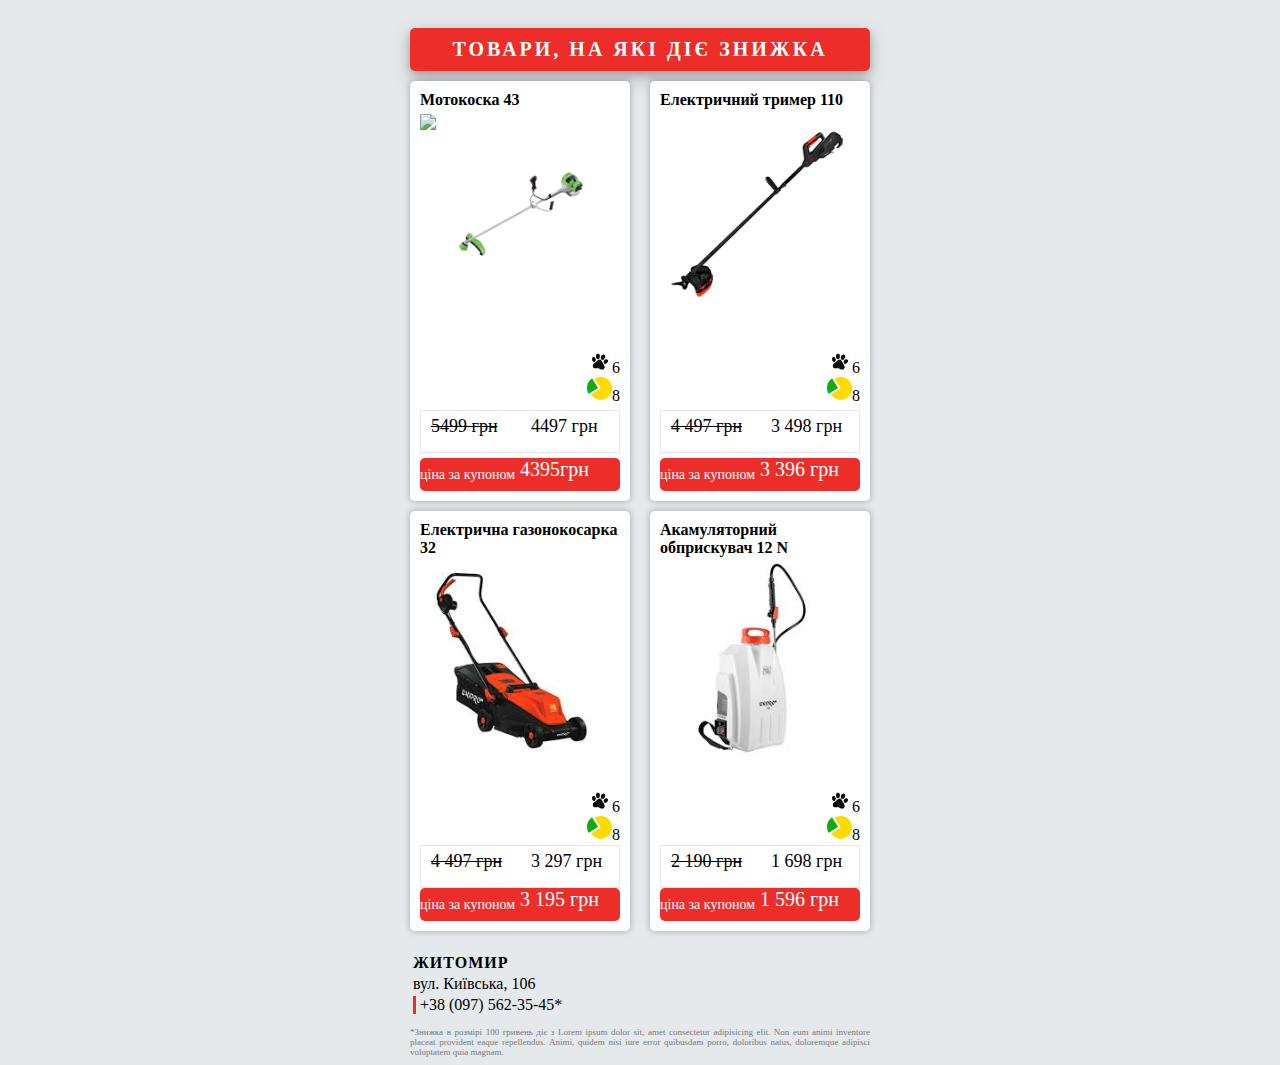
==== final.html @ c8fb3ecf "папка" ====
<!DOCTYPE html>
<html lang="en">
<head>
    <meta charset="UTF-8">
    <meta name="viewport" content="width=device-width, initial-scale=1.0">
    <title>Market</title>
    <link  rel="stylesheet" href="final.css">
</head>
<body>
    <content>
       <!-- Блок заголовку -->
       <div class="title">Товари, на які діє знижка</div>

       <!-- Блок товарів -->
       <div id= "items" class="items">
             
           </div>
       </div>

       <!-- Блок контактів -->
       <div class="contacts">
           <p>ЖИТОМИР</p>
           <p>вул. Київська, 106</p>
           <p> &nbsp;+38 (097) 562-35-45*</p>
       </div>

        <!-- Блок інформації -->
        <div class="info">
            *Знижка в розмірі 100 гривень діє з Lorem ipsum dolor sit, amet consectetur adipisicing elit. Non eum animi inventore placeat provident eaque repellendus. Animi, quidem nisi iure error quibusdam porro, doloribus natus, doloremque adipisci voluptatem quia magnam.
        </div>

    </content>

    <!-- Підключення файлу скриптів -->
    <script src="final.js"></script>
</body>
</html>
---- final.css ----
body {
   margin:0 px;
   padding:0px;
   box-sizing: border-box ;

   font-family: Roboto;
   background-color: rgb(229, 233, 236);
   display: flex;
   justify-content: center;
}

content {
   width: 460px;
   display: flex;
   flex-direction: column;
   justify-content: center;
   gap: 10px;
}

.title {
   width: auto;
   padding: 10px;
   margin-top: 20px;
   background: rgb(236, 45, 41);
   border-radius: 5px;
   box-shadow: 0 4px 8px 0 rgba(0, 0, 0, 0.2), 0 6px 20px 0 rgba(0, 0, 0, 0.19);

   color: white;
   text-transform: uppercase;
   font-size: 20px;
   text-align: center;
   font-weight: bold;
   letter-spacing: 3px;

}

.items {
   display: flex;
   flex-wrap: wrap;
   justify-content: space-between;

}

.item {
   width: 200px;
   height: 400px;
   margin-bottom: 10px;
   padding: 10px;
   background-color: #ffffff;

   border: 1 px solid rgb(194, 194, 194);
   border-radius: 5px;
   box-shadow: 0 0 7px rgba(0, 0, 0, 0.3);
   display: flex;
   flex-direction: column;
   justify-content: space-between;

}
   .item-title{
       font-weight: bold;
   }

   .item-image{
       height: 200px;
       background-image: url(img/1..jpg);
       background-size: 70%;
       background-repeat: no-repeat;
       background-position: center;

   }

   .parts-pay{
       margin-top: 30px;
       display:flex;
       flex-direction: column;
       align-items: flex-end;
       justify-content: center;

   }

   .parts-pay img{
       height:24px;
   }



   .price{
       border: 1px solid rgb(229, 233, 236);
       border-radius: 5 px;
       padding: 5px 10px;
       display:flex;

   }

   .price div:first-child{
       width: 100px;
       font-size: 20px;
   }



   .price div:first-child sup{
      font-size: 18px;
      text-decoration-line: line-through;
   }

   .price div:last-child {
       font-size: 24px;
   }

   .price div:last-child sup {
       font-size: 18px;
   }

   .bonus{
       background-color: rgb(236, 45, 41);
       color: white;
       border-radius: 5px;
       display: flex;
       align-items: center;

   }

.bonus div:first-child{
   width: 100px;
   font-size: 14px;
}

.bonus div:last-child{
   font-size: 24px;

}

.bonus div:last-child sup{
   font-size: 23 px;

}

.contacts p {
   margin: 3px;
}

.contacts p:first-child {
   font-weight: bold;
   letter-spacing: 1px;

}

.contacts p:last-child {
   border-left: 3px solid rgb(236, 45, 41);

}
 
 /* Блок інформації */
 .info {
    font-size: 9px;
    text-align: justify;
    color: rgb(120, 120, 120);
 }


.user-photo{
   width: 150px;
}
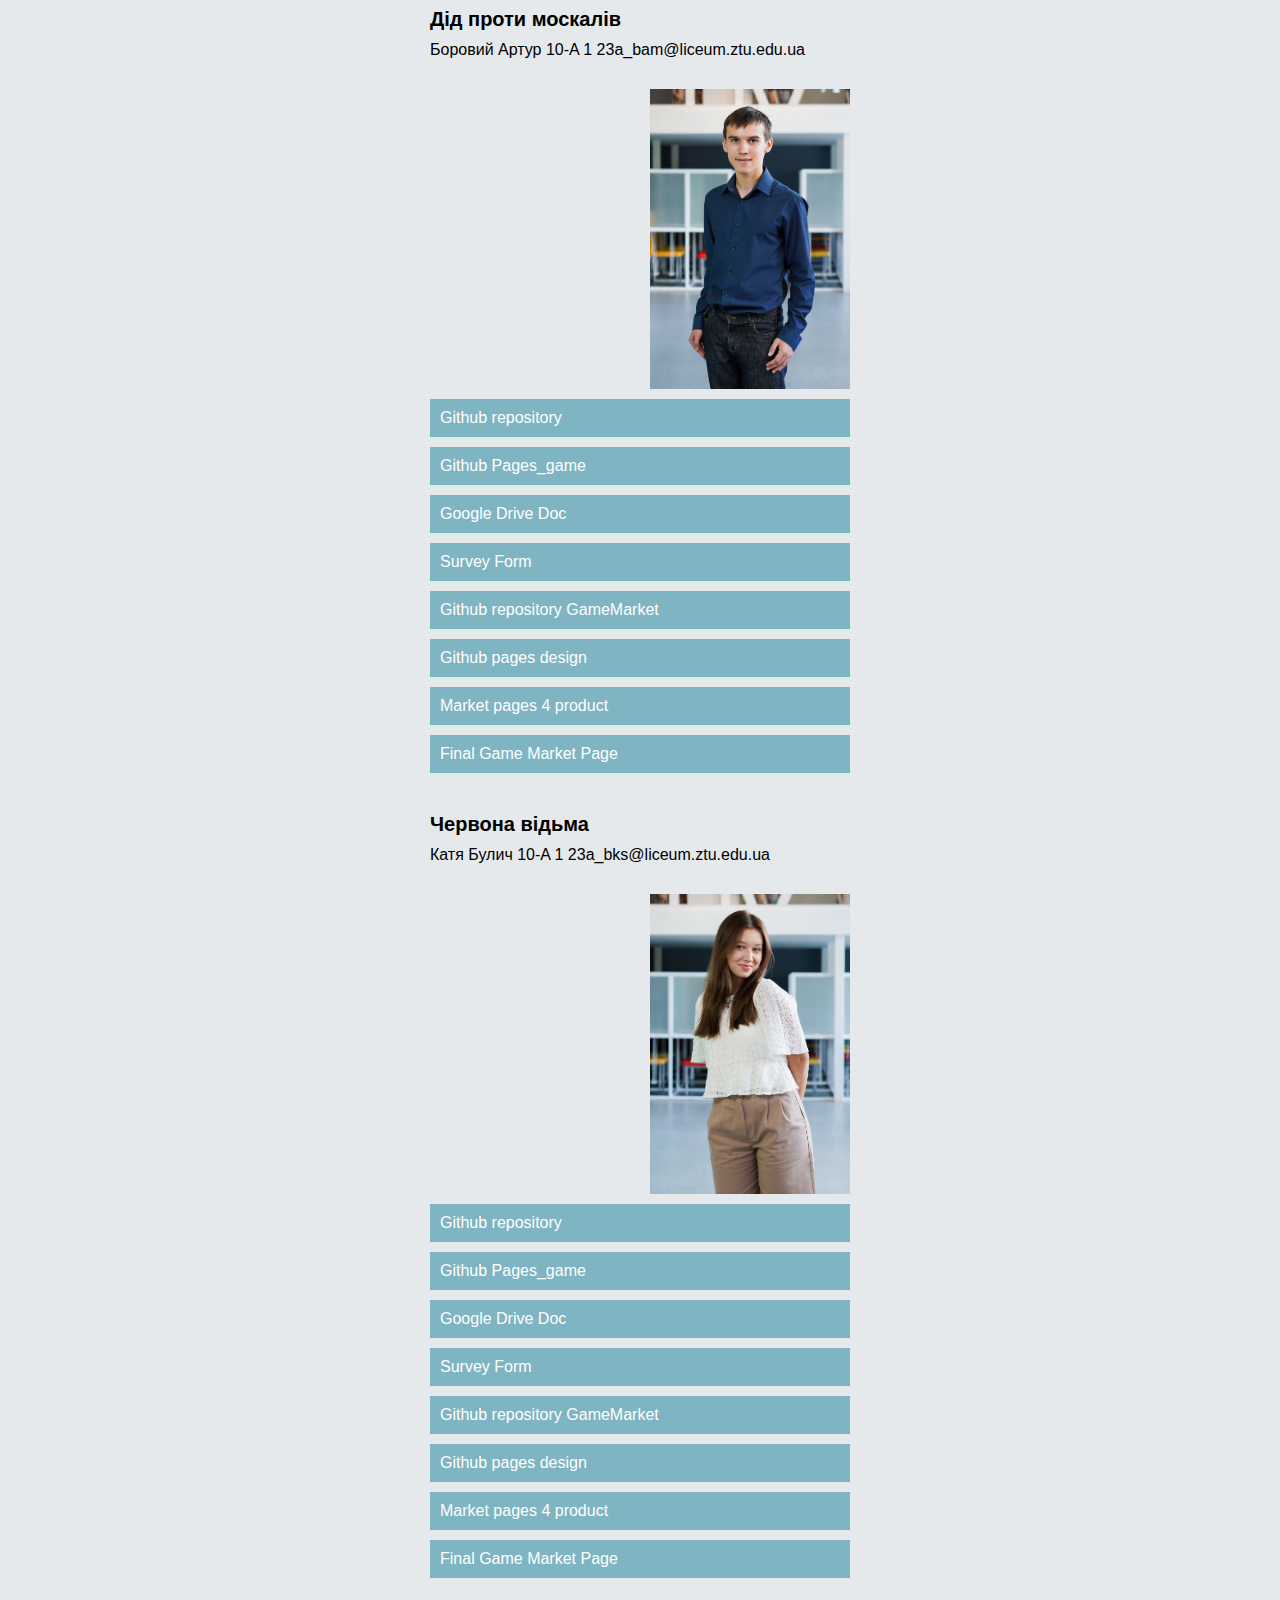
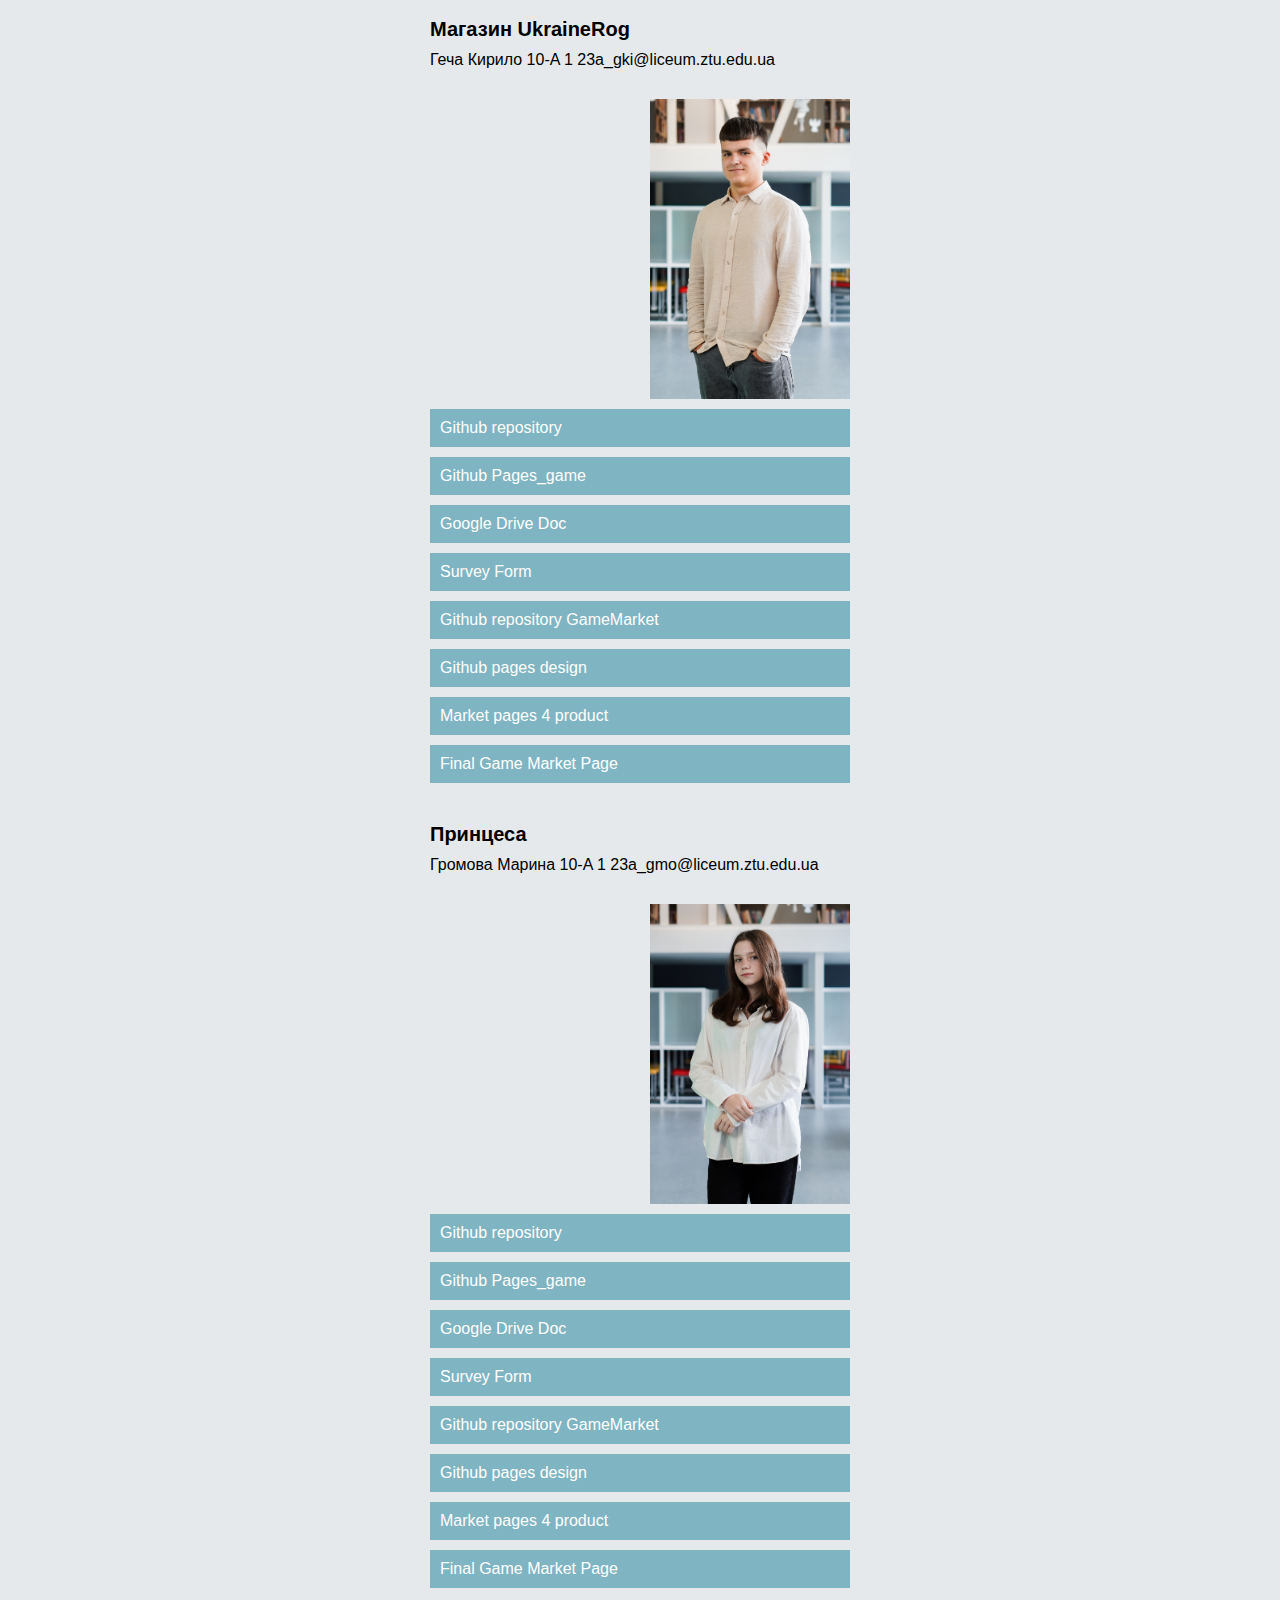
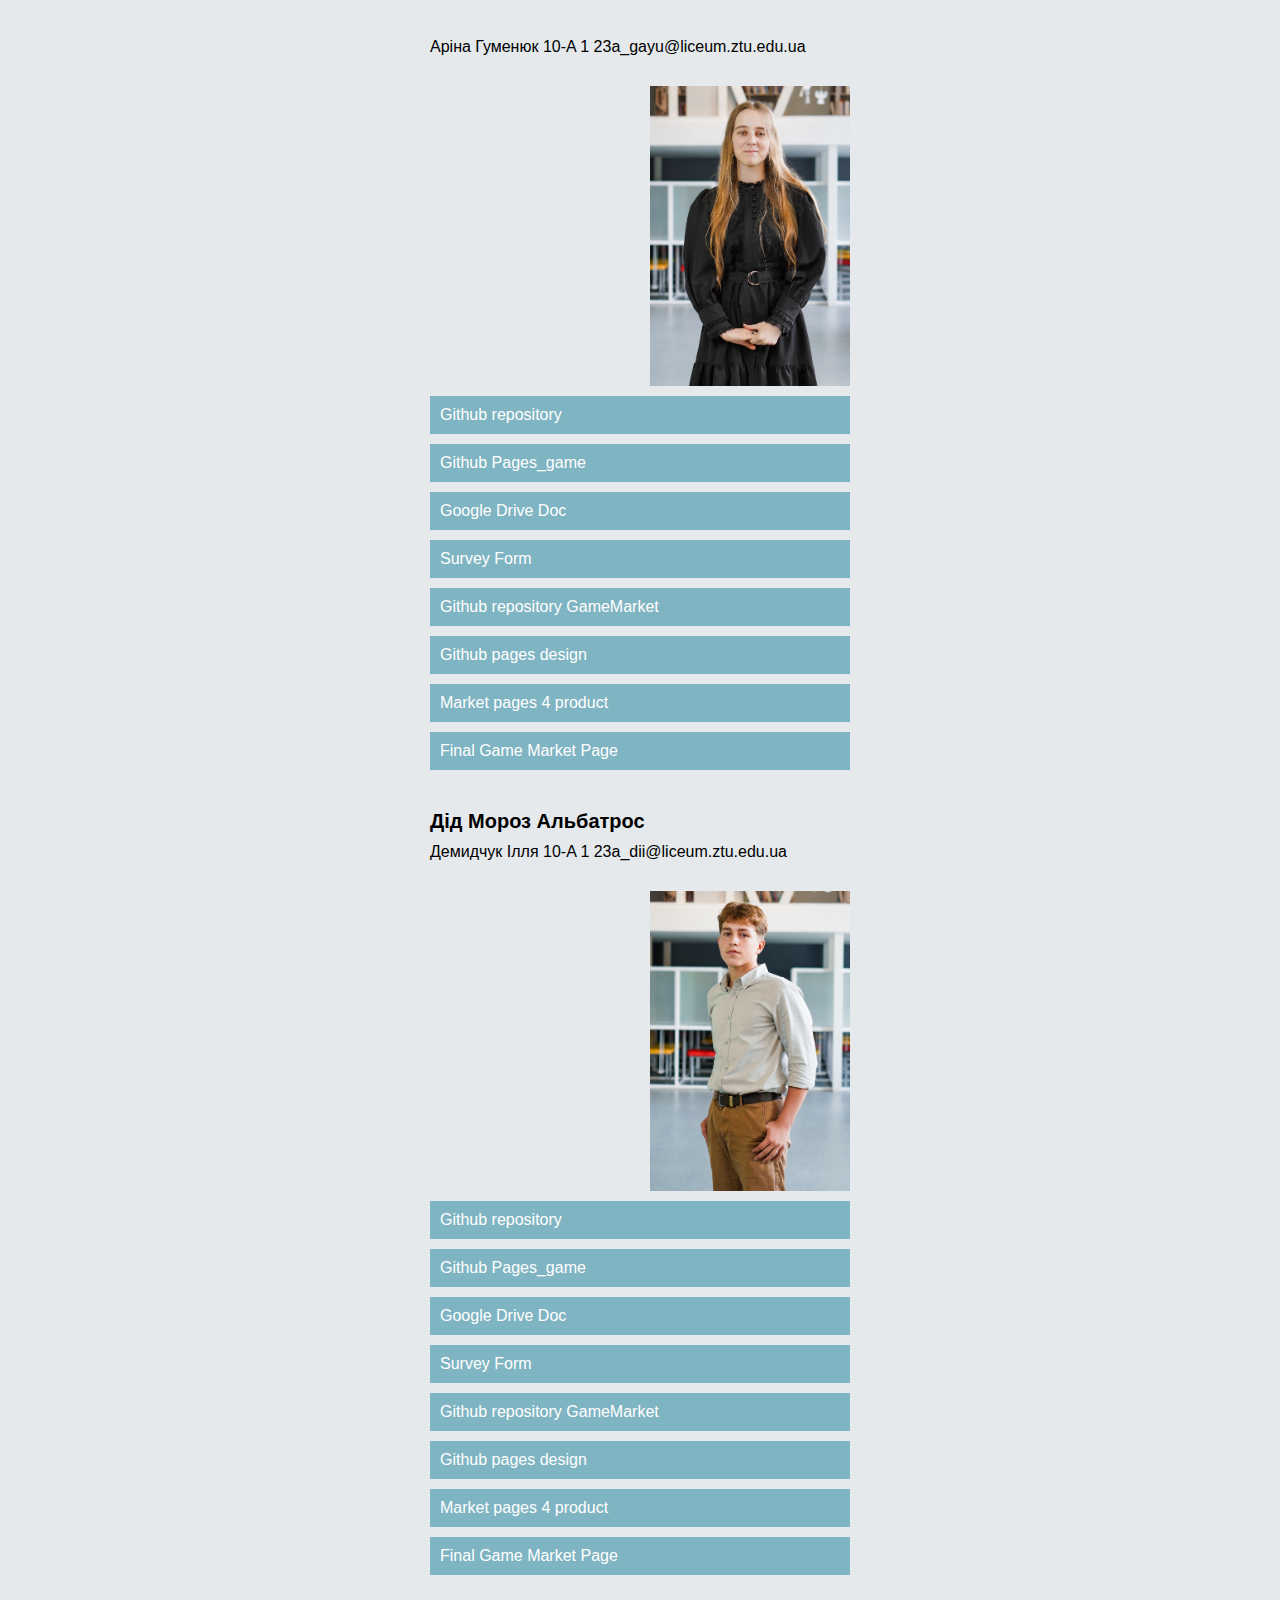
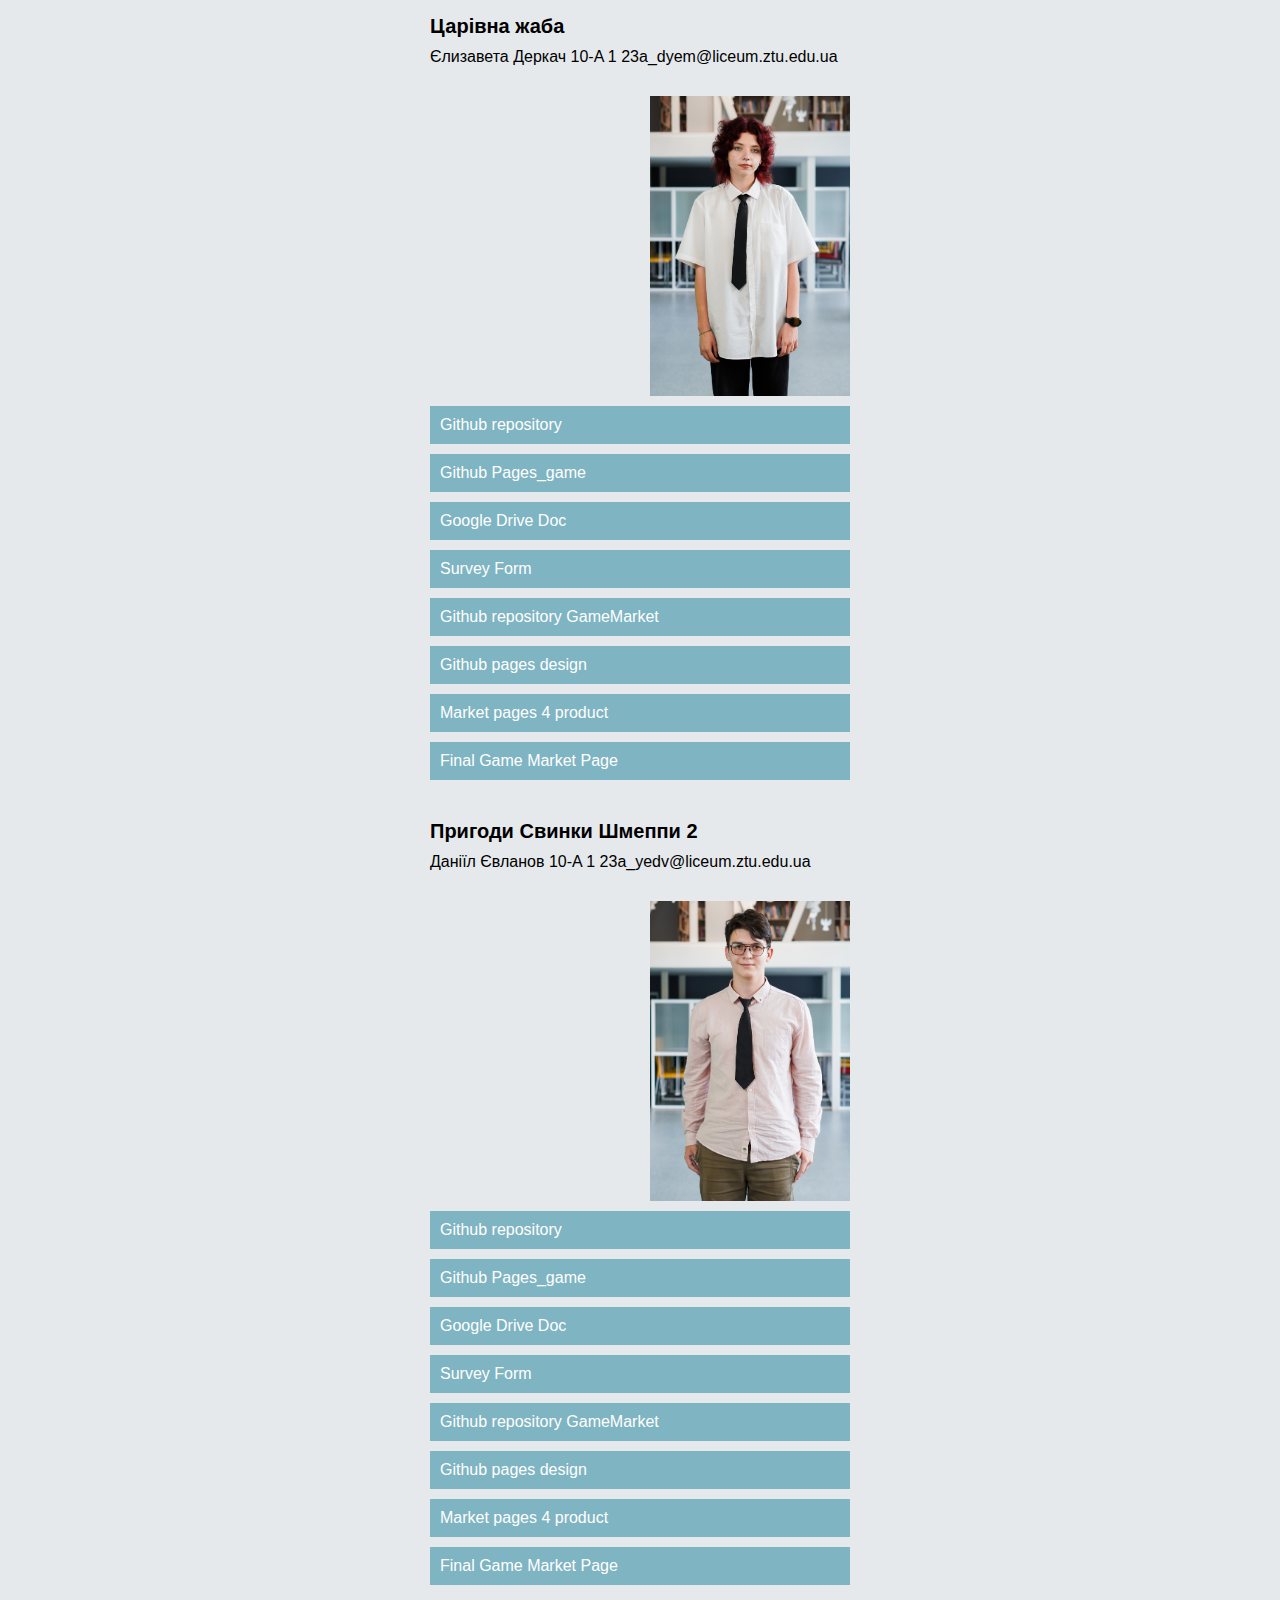
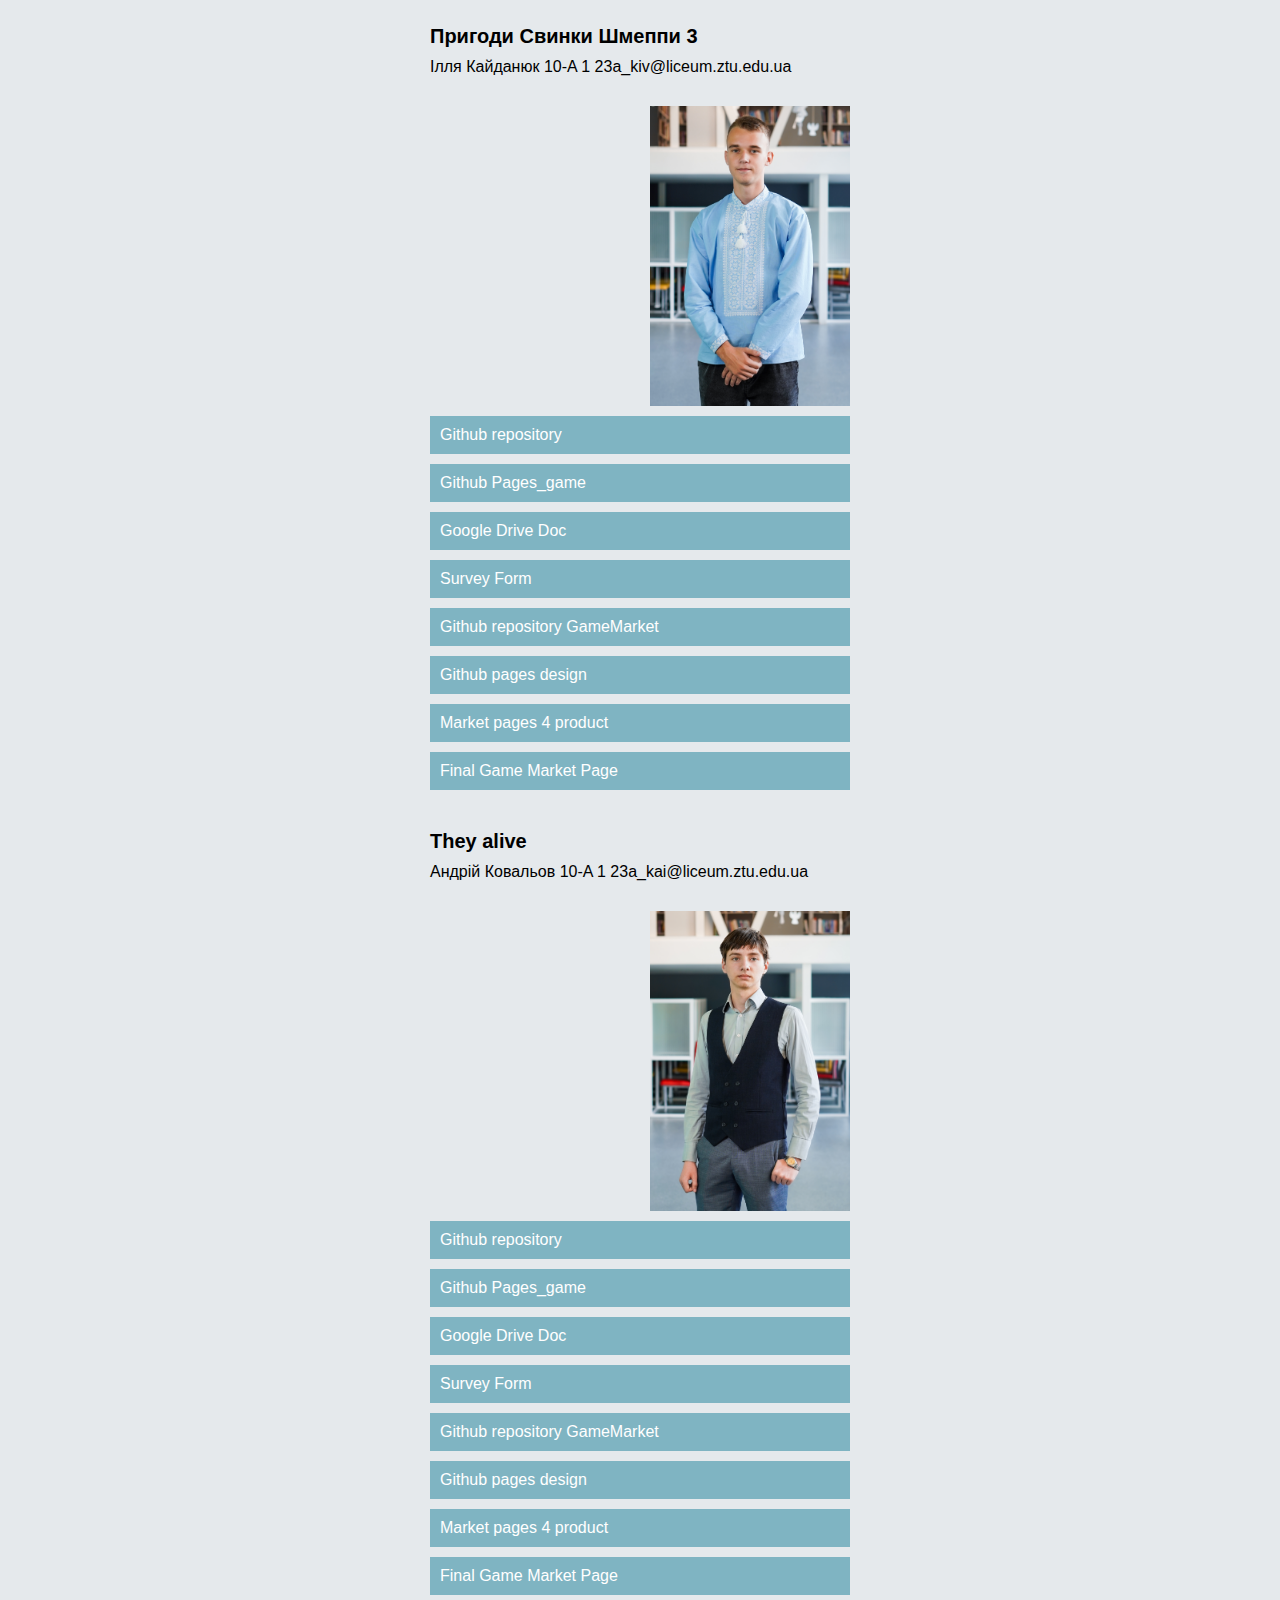
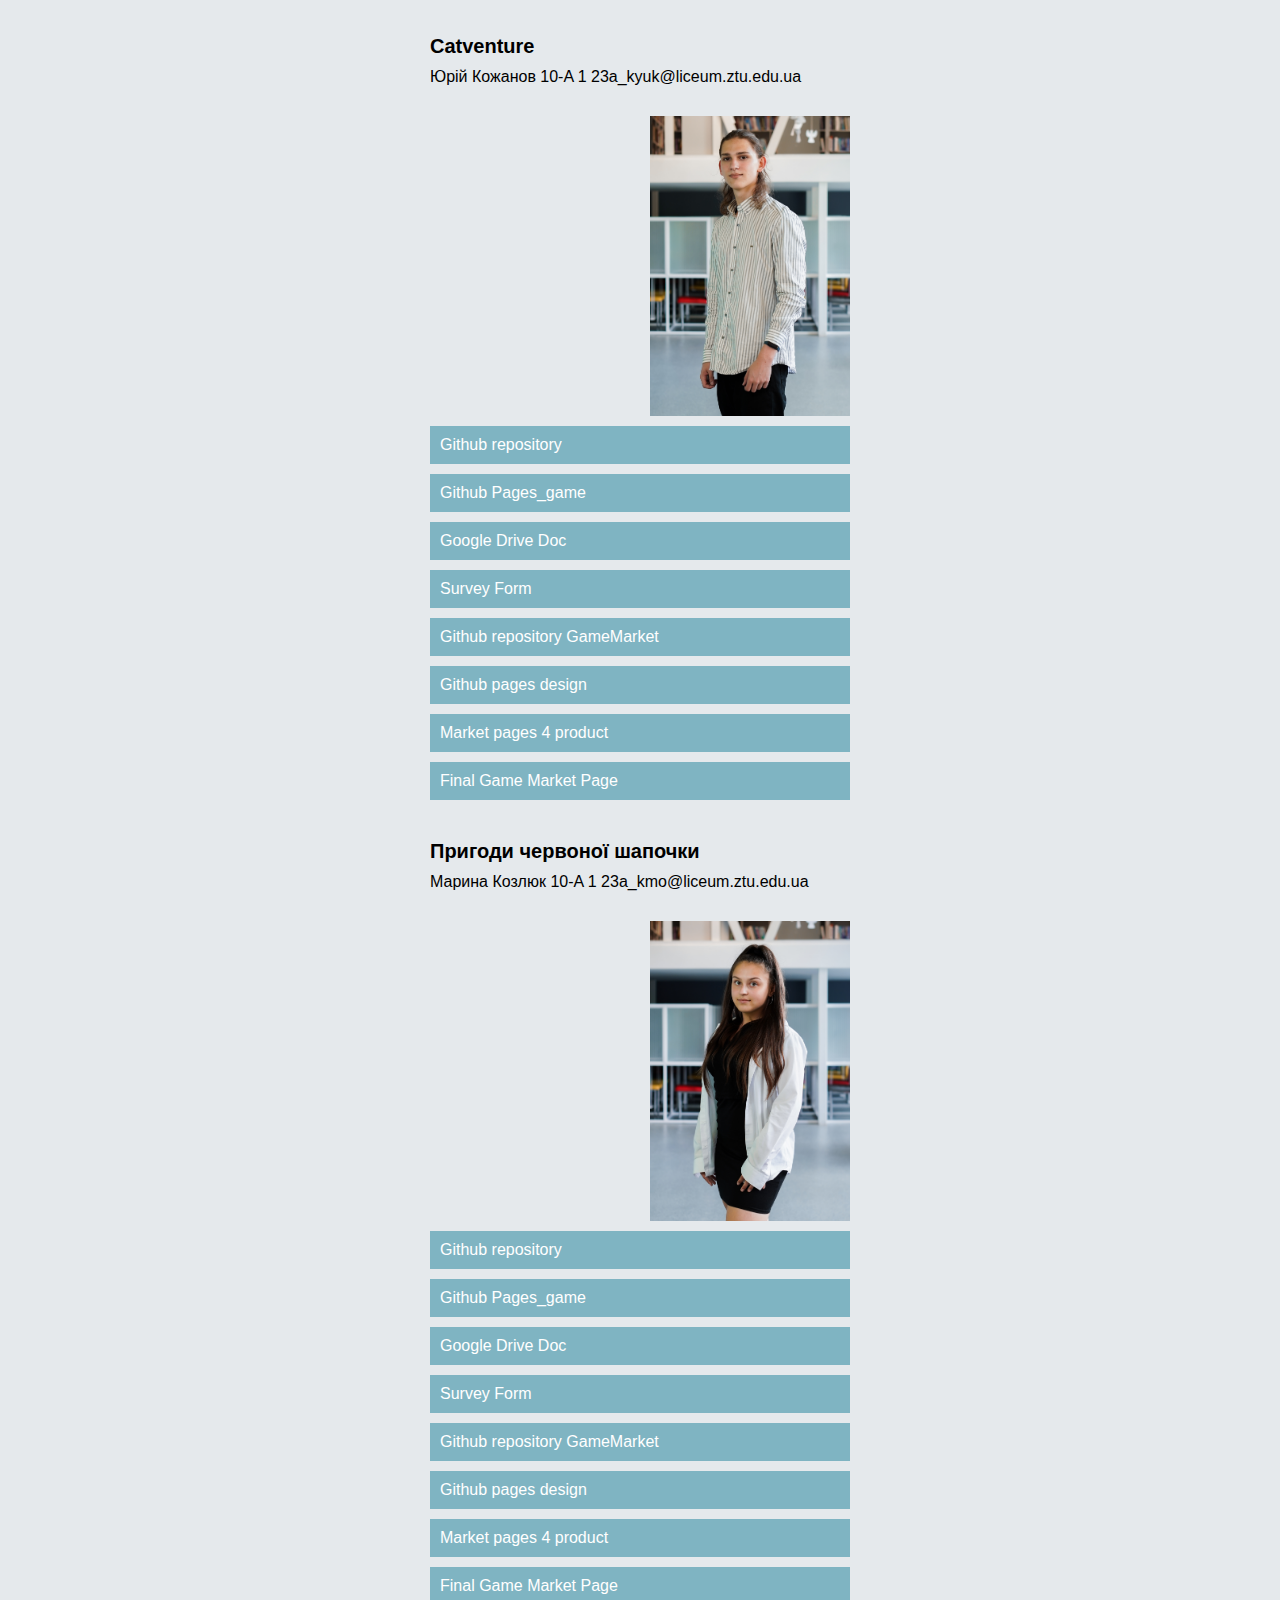
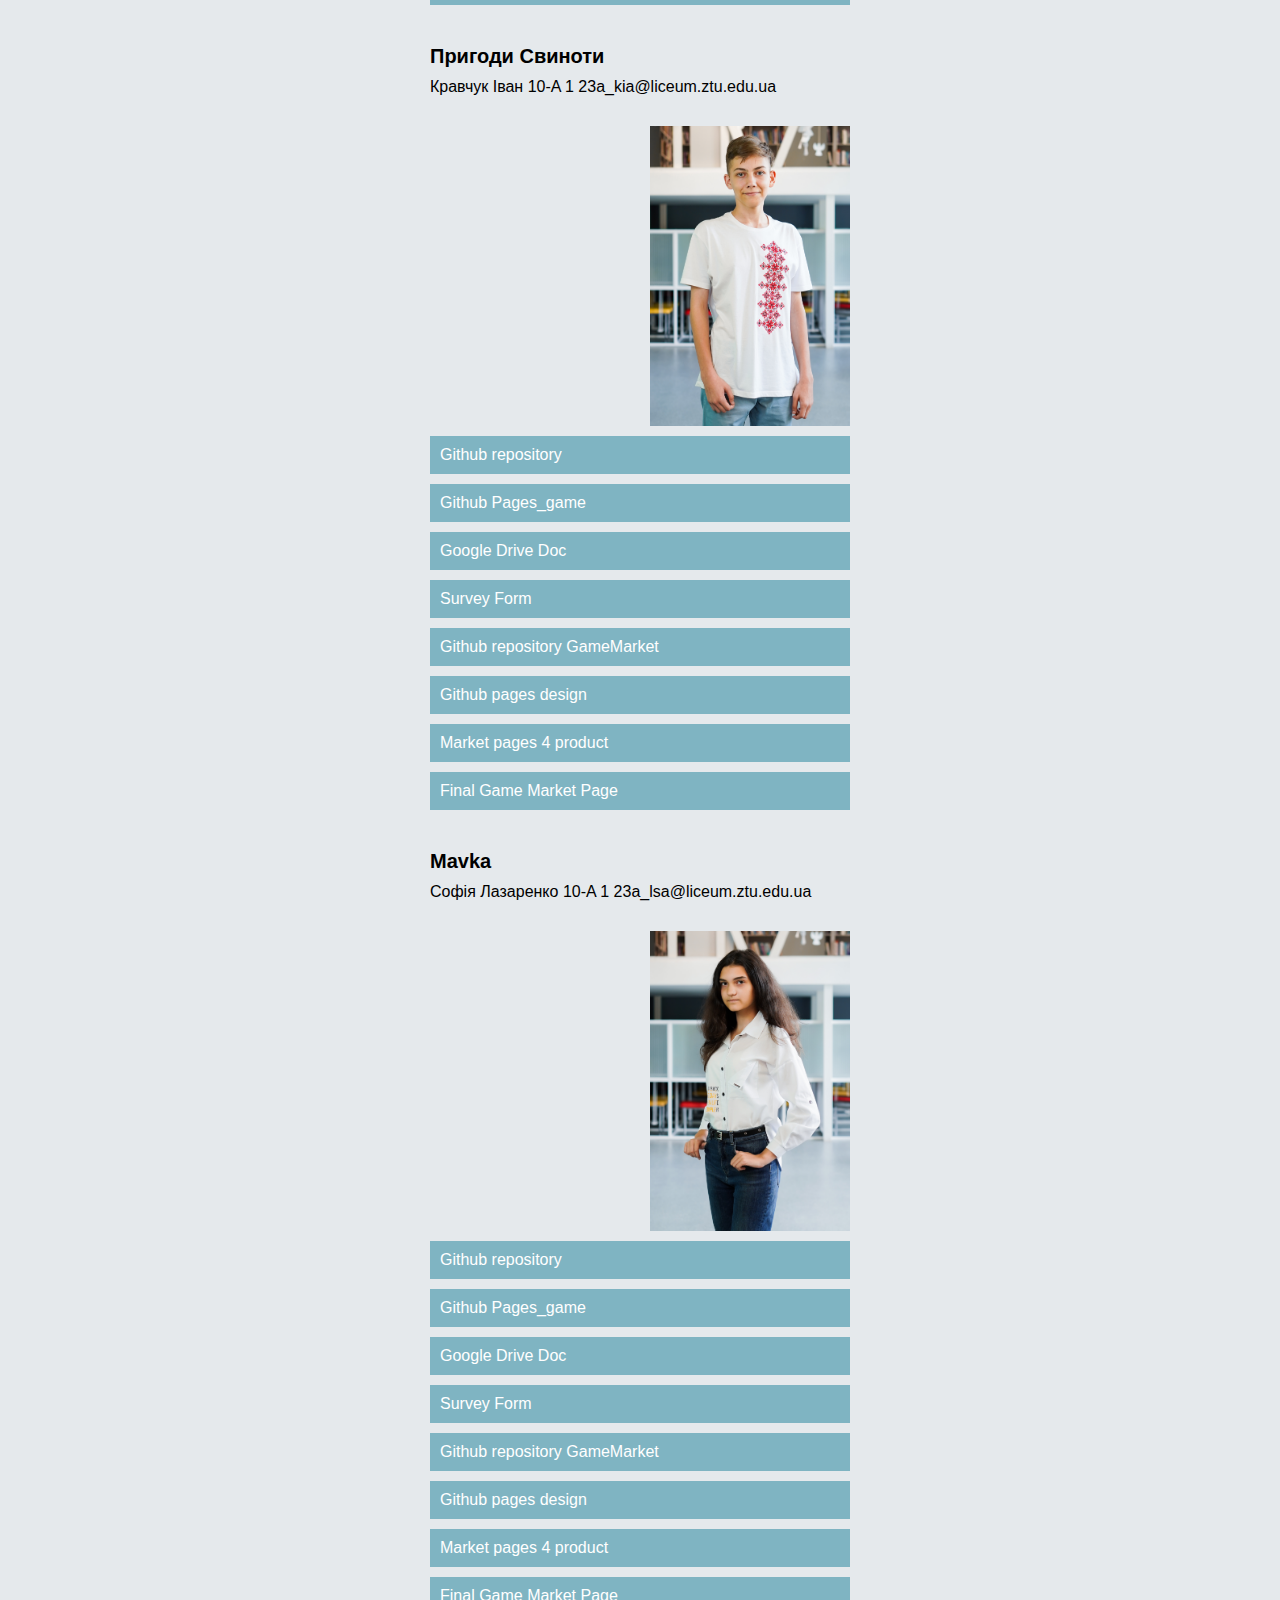
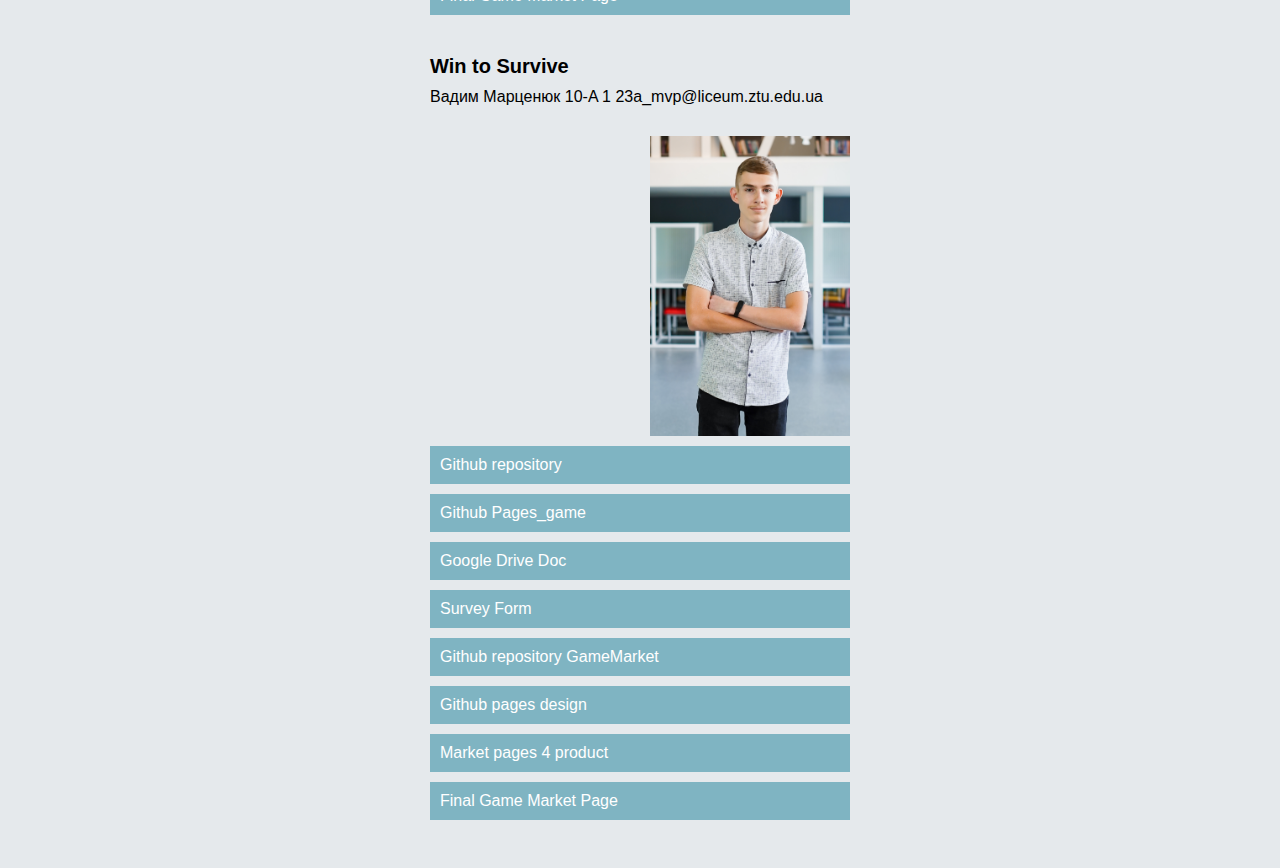
==== commit 65fd2f1f: "11 нове" ====
--- a/final.html
+++ b/final.html
@@ -8,8 +8,8 @@
 </head>
 <body>
     <content>
-       <!-- Блок заголовку -->
-       <div class="title">Товари, на які діє знижка</div>
+       <!-- Блок заголовку
+       <div class="title">Товари, на які діє знижка</div> -->
 
        <!-- Блок товарів -->
        <div id= "items" class="items">
@@ -17,17 +17,17 @@
            </div>
        </div>
 
-       <!-- Блок контактів -->
+       <!-- Блок контактів
        <div class="contacts">
            <p>ЖИТОМИР</p>
            <p>вул. Київська, 106</p>
            <p> &nbsp;+38 (097) 562-35-45*</p>
        </div>
-
+-->
         <!-- Блок інформації -->
-        <div class="info">
-            *Знижка в розмірі 100 гривень діє з Lorem ipsum dolor sit, amet consectetur adipisicing elit. Non eum animi inventore placeat provident eaque repellendus. Animi, quidem nisi iure error quibusdam porro, doloribus natus, doloremque adipisci voluptatem quia magnam.
-        </div>
+        <!-- <div class="info">
+            *Знижка в розмірі 100 гривень діє з Lorem ipsum dolor sit, amet consectetur adipisicing elit. Non eum animi inventore placeat provident eaque repellendus. Animi, quidem nisi iure error quibusdam porro, doloribus natus, doloremque adipisci voluptatem quia magnam. -->
+        <!--  </div> -->
 
     </content>
 
--- a/final.css
+++ b/final.css
@@ -3,73 +3,63 @@
    padding:0px;
    box-sizing: border-box ;
 
-   font-family: Roboto;
+   font-family: Roboto, sans-serif;
    background-color: rgb(229, 233, 236);
    display: flex;
    justify-content: center;
 }
 
 content {
-   width: 460px;
+   width: 1200px;
    display: flex;
-   flex-direction: column;
    justify-content: center;
-   gap: 10px;
 }
 
-.title {
-   width: auto;
-   padding: 10px;
-   margin-top: 20px;
-   background: rgb(236, 45, 41);
-   border-radius: 5px;
-   box-shadow: 0 4px 8px 0 rgba(0, 0, 0, 0.2), 0 6px 20px 0 rgba(0, 0, 0, 0.19);
 
-   color: white;
-   text-transform: uppercase;
+
+ .items {
+   display: flex;
+   flex-wrap: wrap;
+   justify-content: center;
+   flex-direction:column
+} 
+
+.item {
+   margin-bottom: 30px;
+}
+   
+.item-title{
    font-size: 20px;
-   text-align: center;
    font-weight: bold;
-   letter-spacing: 3px;
-
+   margin-bottom: 10px;
 }
 
-.items {
-   display: flex;
-   flex-wrap: wrap;
-   justify-content: space-between;
-
+.item-subtitle {
+   font-size: 16px;
+   margin-bottom: 30px;
 }
 
-.item {
-   width: 200px;
-   height: 400px;
+   .item-images{
+      display: flex;
+      justify-content: flex-start;
+      margin-bottom: 10px;
+      gap: 20px;
+  
+   }
+   .item-image {
+      width: 200px;
+  }
+  .item-link {
+   display: block;
+   color: #fff;
+   text-decoration: none;
+   background-color: #7fb4c2;
+   padding: 10px;
    margin-bottom: 10px;
-   padding: 10px;
-   background-color: #ffffff;
+}
 
-   border: 1 px solid rgb(194, 194, 194);
-   border-radius: 5px;
-   box-shadow: 0 0 7px rgba(0, 0, 0, 0.3);
-   display: flex;
-   flex-direction: column;
-   justify-content: space-between;
-
-}
-   .item-title{
-       font-weight: bold;
-   }
-
-   .item-image{
-       height: 200px;
-       background-image: url(img/1..jpg);
-       background-size: 70%;
-       background-repeat: no-repeat;
-       background-position: center;
-
-   }
-
-   .parts-pay{
+  
+   /* .parts-pay{
        margin-top: 30px;
        display:flex;
        flex-direction: column;
@@ -152,13 +142,13 @@
 }
  
  /* Блок інформації */
- .info {
+ /* .info {
     font-size: 9px;
     text-align: justify;
     color: rgb(120, 120, 120);
- }
+ } */
 
 
-.user-photo{
+/* .user-photo{
    width: 150px;
-}+}  */